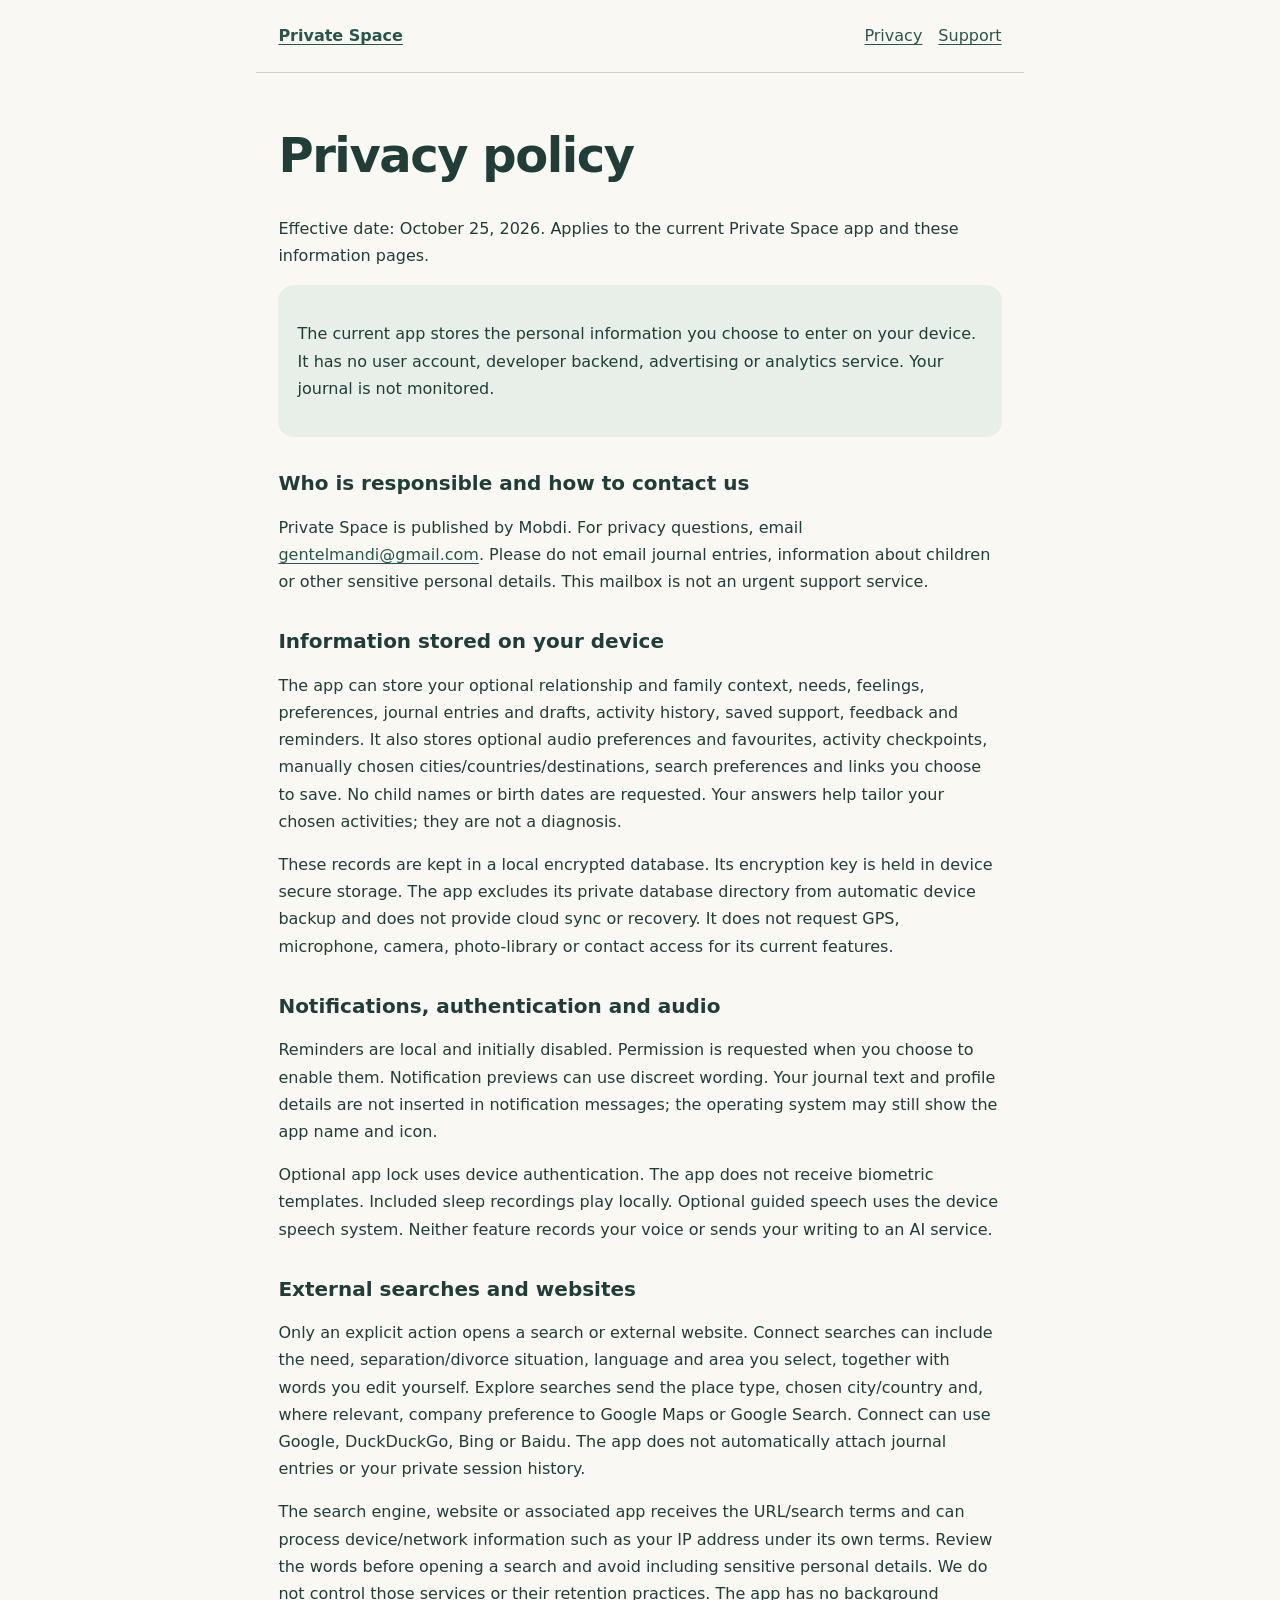
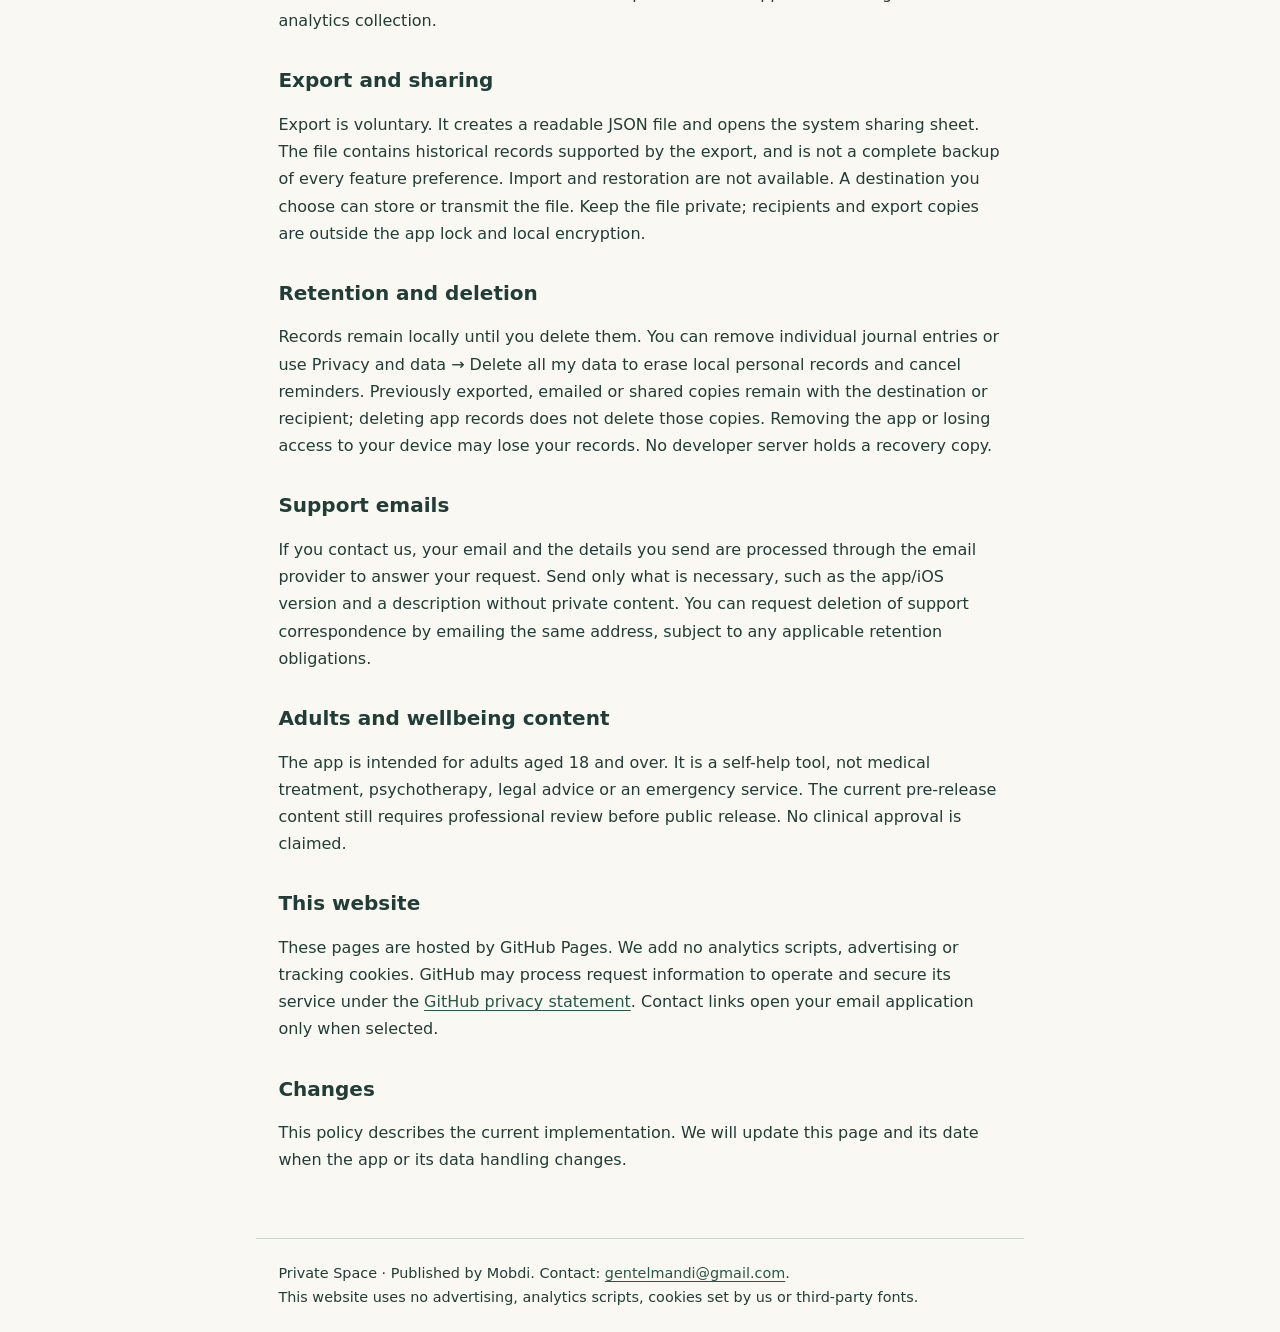
==== privacy/index.html @ 586c5fbc "Publish Private Space privacy policy and support pages" ====
<!doctype html>
<html lang="en"><head><meta charset="utf-8"><meta name="viewport" content="width=device-width, initial-scale=1"><meta name="color-scheme" content="light"><meta name="description" content="Privacy policy for Private Space, a private companion through separation."><title>Privacy policy · Private Space</title><link rel="stylesheet" href="../site.css"></head>
<body><a class="skip" href="#main">Skip to content</a><header><strong><a href="../">Private Space</a></strong><nav aria-label="Information"><a href="../privacy/">Privacy</a><a href="../support/">Support</a></nav></header><main id="main"><h1>Privacy policy</h1><p>Effective date: October 25, 2026. Applies to the current Private Space app and these information pages.</p><aside><p>The current app stores the personal information you choose to enter on your device. It has no user account, developer backend, advertising or analytics service. Your journal is not monitored.</p></aside>
<h2>Who is responsible and how to contact us</h2><p>Private Space is published by Mobdi. For privacy questions, email <a href="mailto:gentelmandi@gmail.com">gentelmandi@gmail.com</a>. Please do not email journal entries, information about children or other sensitive personal details. This mailbox is not an urgent support service.</p>
<h2>Information stored on your device</h2><p>The app can store your optional relationship and family context, needs, feelings, preferences, journal entries and drafts, activity history, saved support, feedback and reminders. It also stores optional audio preferences and favourites, activity checkpoints, manually chosen cities/countries/destinations, search preferences and links you choose to save. No child names or birth dates are requested. Your answers help tailor your chosen activities; they are not a diagnosis.</p><p>These records are kept in a local encrypted database. Its encryption key is held in device secure storage. The app excludes its private database directory from automatic device backup and does not provide cloud sync or recovery. It does not request GPS, microphone, camera, photo-library or contact access for its current features.</p>
<h2>Notifications, authentication and audio</h2><p>Reminders are local and initially disabled. Permission is requested when you choose to enable them. Notification previews can use discreet wording. Your journal text and profile details are not inserted in notification messages; the operating system may still show the app name and icon.</p><p>Optional app lock uses device authentication. The app does not receive biometric templates. Included sleep recordings play locally. Optional guided speech uses the device speech system. Neither feature records your voice or sends your writing to an AI service.</p>
<h2>External searches and websites</h2><p>Only an explicit action opens a search or external website. Connect searches can include the need, separation/divorce situation, language and area you select, together with words you edit yourself. Explore searches send the place type, chosen city/country and, where relevant, company preference to Google Maps or Google Search. Connect can use Google, DuckDuckGo, Bing or Baidu. The app does not automatically attach journal entries or your private session history.</p><p>The search engine, website or associated app receives the URL/search terms and can process device/network information such as your IP address under its own terms. Review the words before opening a search and avoid including sensitive personal details. We do not control those services or their retention practices. The app has no background analytics collection.</p>
<h2>Export and sharing</h2><p>Export is voluntary. It creates a readable JSON file and opens the system sharing sheet. The file contains historical records supported by the export, and is not a complete backup of every feature preference. Import and restoration are not available. A destination you choose can store or transmit the file. Keep the file private; recipients and export copies are outside the app lock and local encryption.</p>
<h2>Retention and deletion</h2><p>Records remain locally until you delete them. You can remove individual journal entries or use Privacy and data → Delete all my data to erase local personal records and cancel reminders. Previously exported, emailed or shared copies remain with the destination or recipient; deleting app records does not delete those copies. Removing the app or losing access to your device may lose your records. No developer server holds a recovery copy.</p>
<h2>Support emails</h2><p>If you contact us, your email and the details you send are processed through the email provider to answer your request. Send only what is necessary, such as the app/iOS version and a description without private content. You can request deletion of support correspondence by emailing the same address, subject to any applicable retention obligations.</p>
<h2>Adults and wellbeing content</h2><p>The app is intended for adults aged 18 and over. It is a self-help tool, not medical treatment, psychotherapy, legal advice or an emergency service. The current pre-release content still requires professional review before public release. No clinical approval is claimed.</p>
<h2>This website</h2><p>These pages are hosted by GitHub Pages. We add no analytics scripts, advertising or tracking cookies. GitHub may process request information to operate and secure its service under the <a href="https://docs.github.com/en/site-policy/privacy-policies/github-general-privacy-statement">GitHub privacy statement</a>. Contact links open your email application only when selected.</p>
<h2>Changes</h2><p>This policy describes the current implementation. We will update this page and its date when the app or its data handling changes.</p></main><footer>Private Space · Published by Mobdi. Contact: <a href="mailto:gentelmandi@gmail.com">gentelmandi@gmail.com</a>.<br>This website uses no advertising, analytics scripts, cookies set by us or third-party fonts.</footer></body></html>
---- site.css ----
*{box-sizing:border-box}body{margin:0;background:#faf8f3;color:#203d38;font:1rem/1.7 system-ui,sans-serif}header,main,footer{max-width:48rem;margin:auto;padding:1.4rem}header{display:flex;flex-wrap:wrap;gap:1rem;align-items:center;justify-content:space-between;border-bottom:1px solid #c7d6cc}nav{display:flex;flex-wrap:wrap;gap:1rem}main{padding-bottom:3rem}h1{font-size:clamp(2rem,6vw,3rem);line-height:1.15;letter-spacing:-.03em}h2{font-size:1.25rem;margin-top:2rem;line-height:1.4}a{color:#28564a;text-underline-offset:.2em;overflow-wrap:anywhere}a:focus-visible{outline:3px solid #28564a;outline-offset:4px}aside{padding:1.2rem;background:#e7efe8;border-radius:1rem}footer{border-top:1px solid #c7d6cc;font-size:.9rem}small{color:#50635f}.skip{position:absolute;left:-9999px}.skip:focus{left:1rem;top:1rem;background:white;padding:1rem}li{margin:.5rem 0}
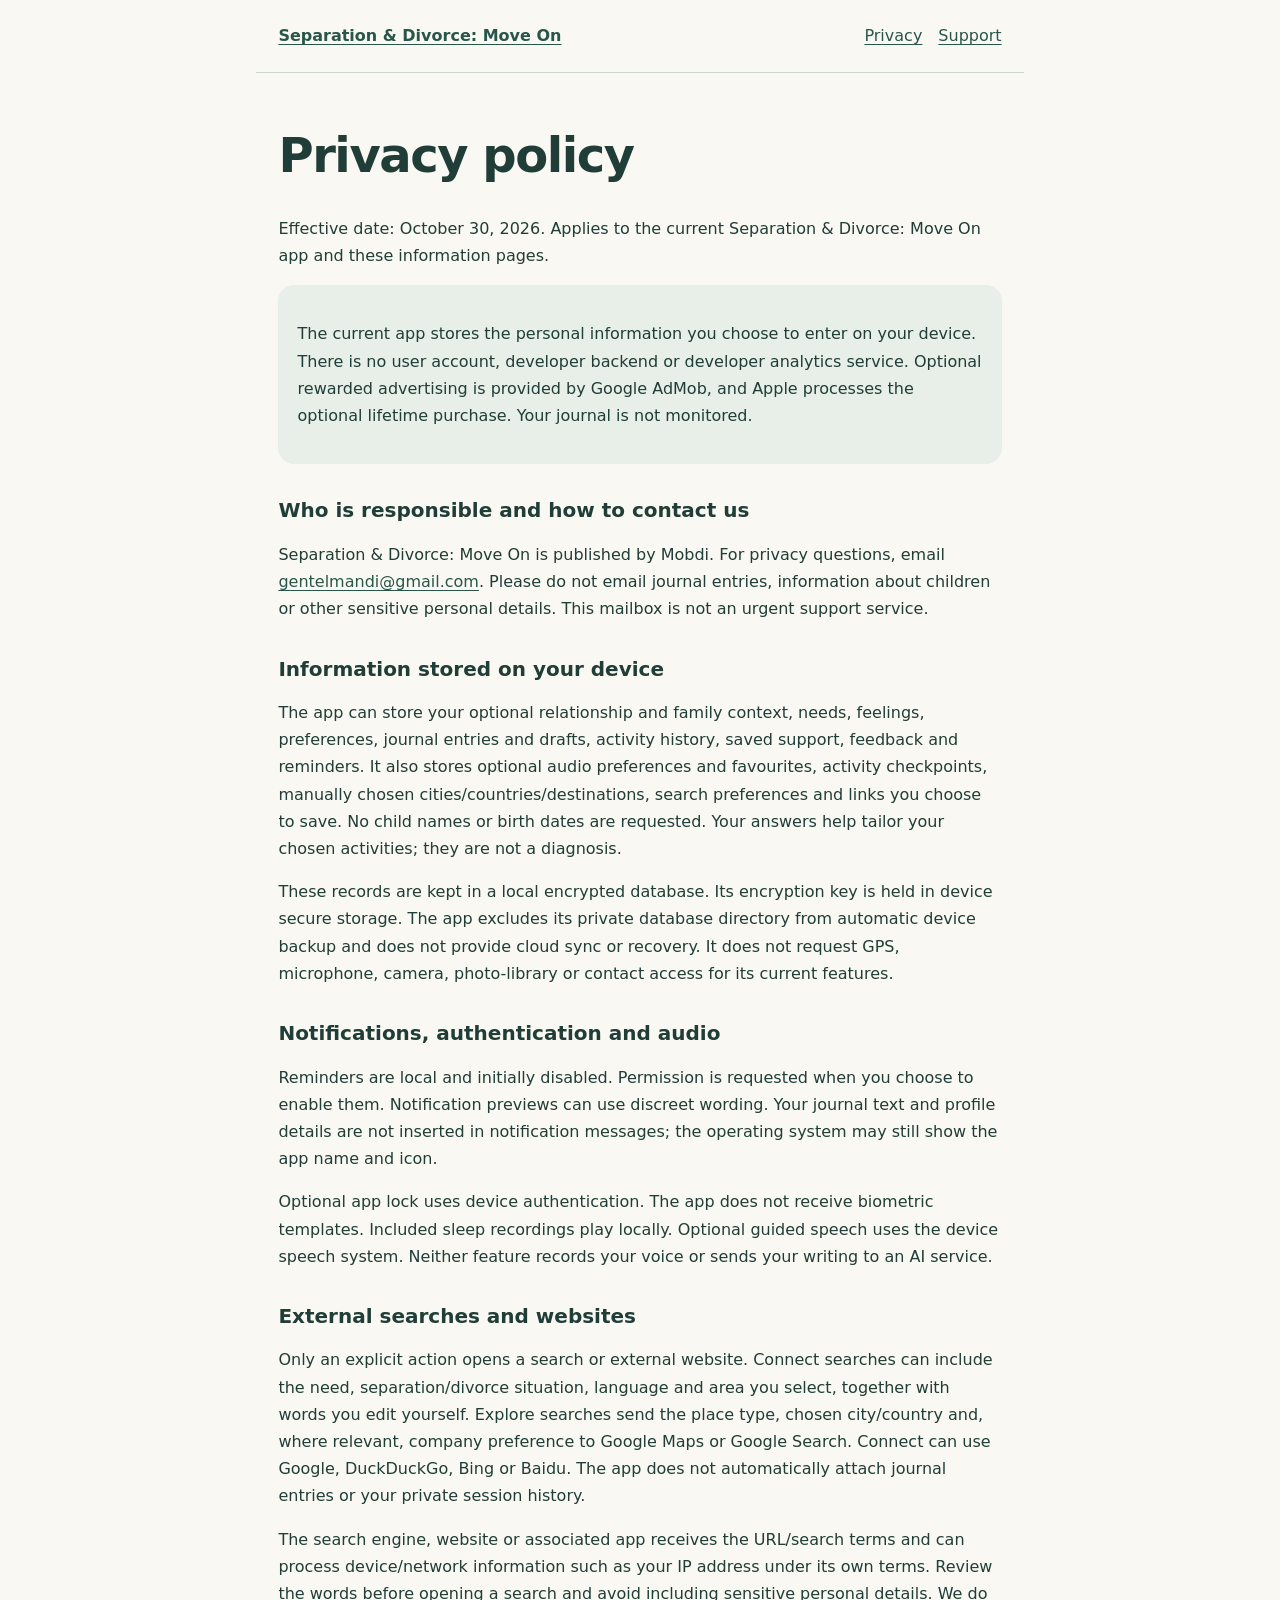
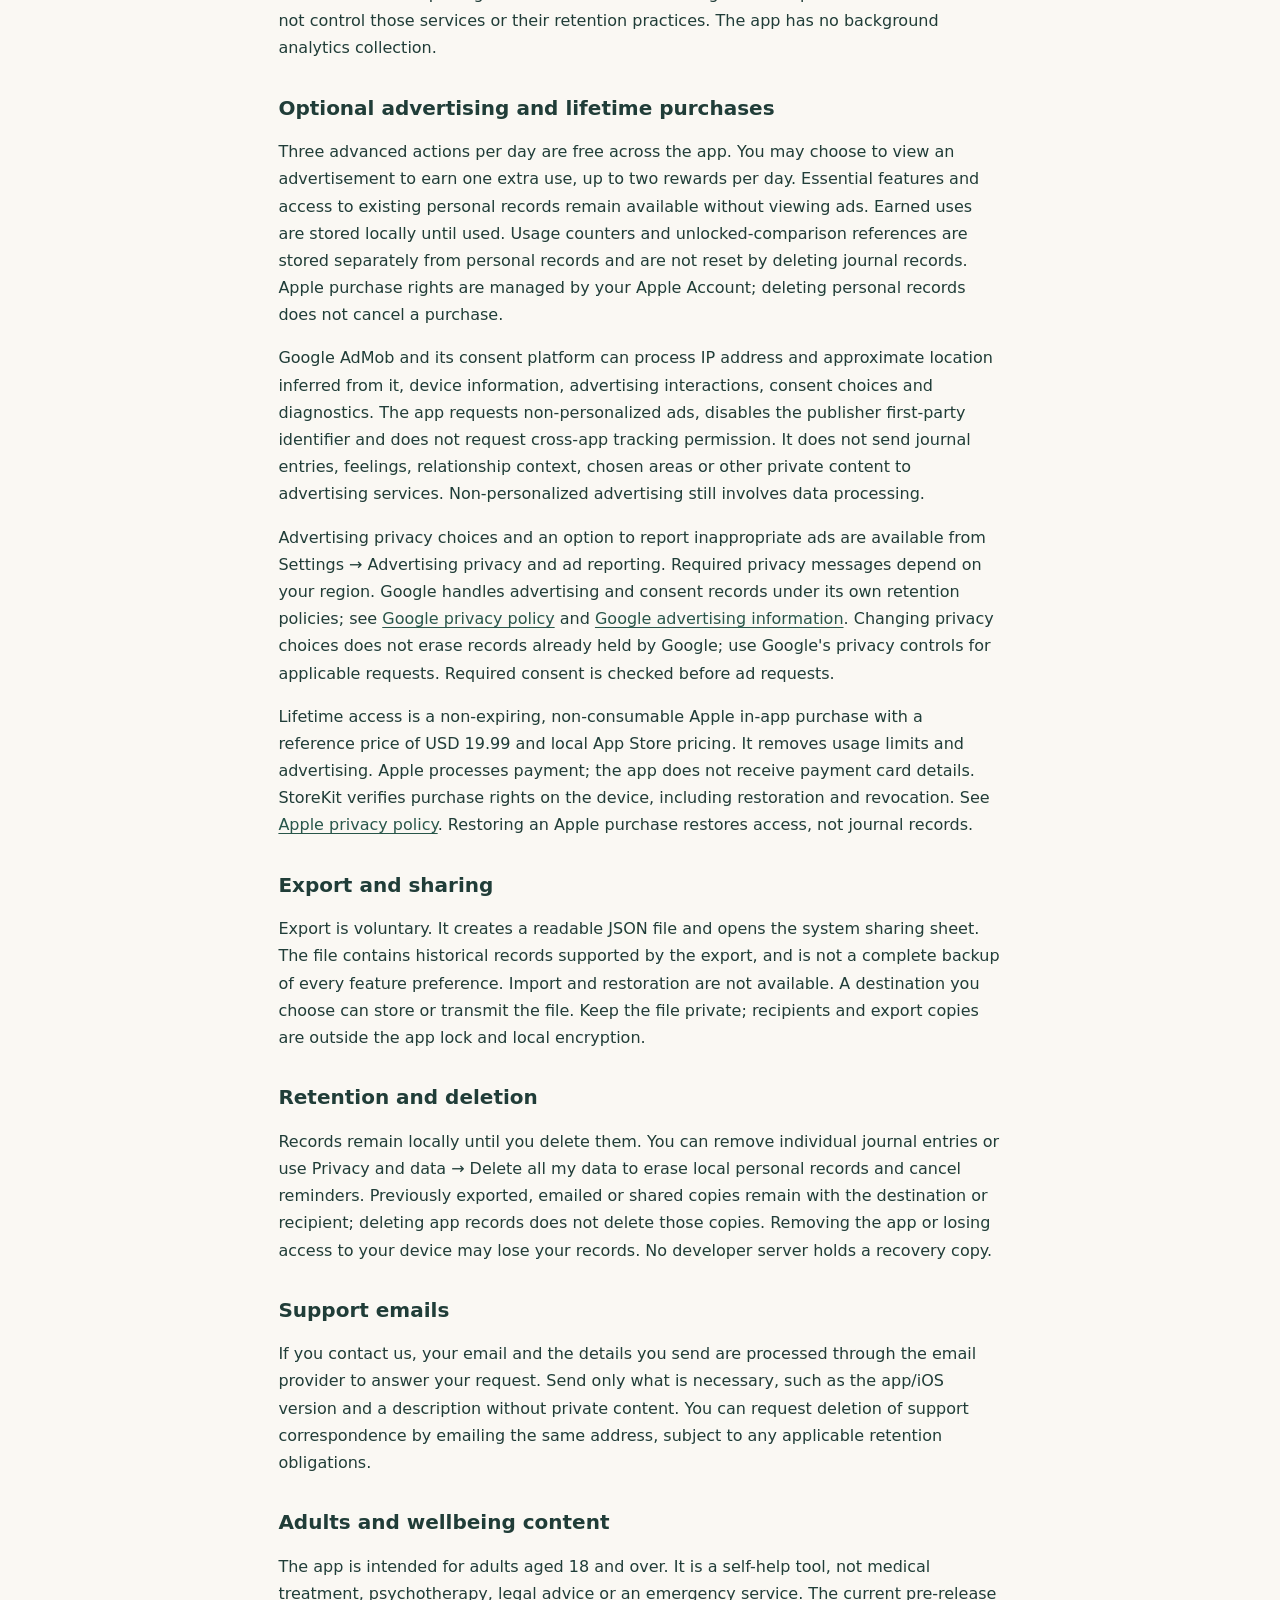
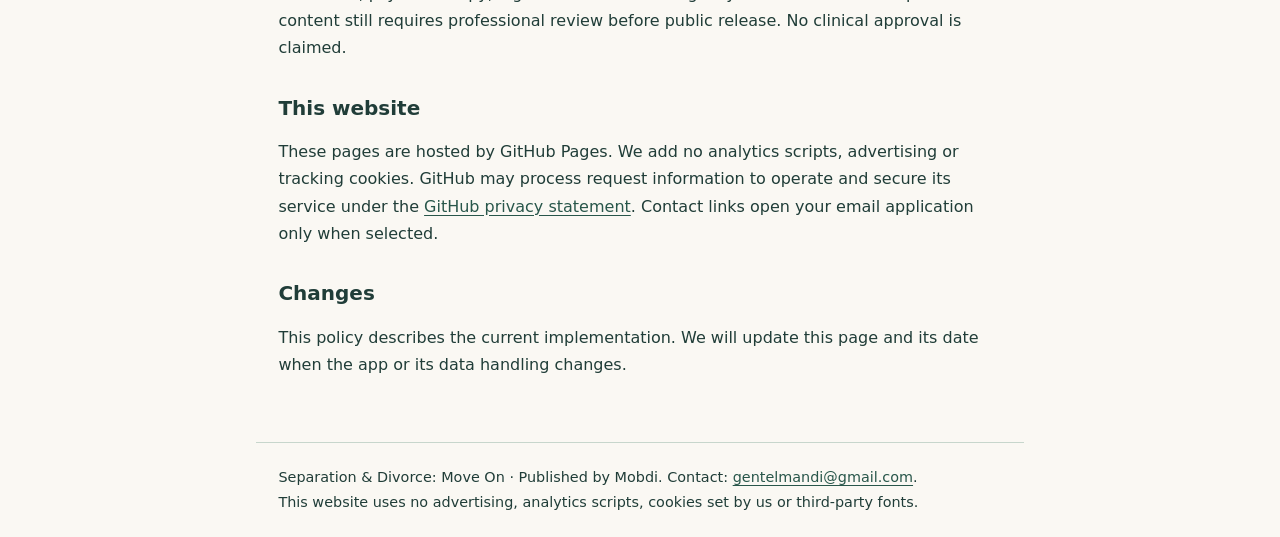
==== commit c0c6ee87: "Align app name and disclose rewarded ads and lifetime access" ====
--- a/privacy/index.html
+++ b/privacy/index.html
@@ -1,13 +1,13 @@
 <!doctype html>
-<html lang="en"><head><meta charset="utf-8"><meta name="viewport" content="width=device-width, initial-scale=1"><meta name="color-scheme" content="light"><meta name="description" content="Privacy policy for Private Space, a private companion through separation."><title>Privacy policy · Private Space</title><link rel="stylesheet" href="../site.css"></head>
-<body><a class="skip" href="#main">Skip to content</a><header><strong><a href="../">Private Space</a></strong><nav aria-label="Information"><a href="../privacy/">Privacy</a><a href="../support/">Support</a></nav></header><main id="main"><h1>Privacy policy</h1><p>Effective date: October 25, 2026. Applies to the current Private Space app and these information pages.</p><aside><p>The current app stores the personal information you choose to enter on your device. It has no user account, developer backend, advertising or analytics service. Your journal is not monitored.</p></aside>
-<h2>Who is responsible and how to contact us</h2><p>Private Space is published by Mobdi. For privacy questions, email <a href="mailto:gentelmandi@gmail.com">gentelmandi@gmail.com</a>. Please do not email journal entries, information about children or other sensitive personal details. This mailbox is not an urgent support service.</p>
+<html lang="en"><head><meta charset="utf-8"><meta name="viewport" content="width=device-width, initial-scale=1"><meta name="color-scheme" content="light"><meta name="description" content="Privacy policy for Separation &amp; Divorce: Move On, a private companion through separation."><title>Privacy policy · Separation &amp; Divorce: Move On</title><link rel="stylesheet" href="../site.css"></head>
+<body><a class="skip" href="#main">Skip to content</a><header><strong><a href="../">Separation &amp; Divorce: Move On</a></strong><nav aria-label="Information"><a href="../privacy/">Privacy</a><a href="../support/">Support</a></nav></header><main id="main"><h1>Privacy policy</h1><p>Effective date: October 30, 2026. Applies to the current Separation &amp; Divorce: Move On app and these information pages.</p><aside><p>The current app stores the personal information you choose to enter on your device. There is no user account, developer backend or developer analytics service. Optional rewarded advertising is provided by Google AdMob, and Apple processes the optional lifetime purchase. Your journal is not monitored.</p></aside>
+<h2>Who is responsible and how to contact us</h2><p>Separation &amp; Divorce: Move On is published by Mobdi. For privacy questions, email <a href="mailto:gentelmandi@gmail.com">gentelmandi@gmail.com</a>. Please do not email journal entries, information about children or other sensitive personal details. This mailbox is not an urgent support service.</p>
 <h2>Information stored on your device</h2><p>The app can store your optional relationship and family context, needs, feelings, preferences, journal entries and drafts, activity history, saved support, feedback and reminders. It also stores optional audio preferences and favourites, activity checkpoints, manually chosen cities/countries/destinations, search preferences and links you choose to save. No child names or birth dates are requested. Your answers help tailor your chosen activities; they are not a diagnosis.</p><p>These records are kept in a local encrypted database. Its encryption key is held in device secure storage. The app excludes its private database directory from automatic device backup and does not provide cloud sync or recovery. It does not request GPS, microphone, camera, photo-library or contact access for its current features.</p>
 <h2>Notifications, authentication and audio</h2><p>Reminders are local and initially disabled. Permission is requested when you choose to enable them. Notification previews can use discreet wording. Your journal text and profile details are not inserted in notification messages; the operating system may still show the app name and icon.</p><p>Optional app lock uses device authentication. The app does not receive biometric templates. Included sleep recordings play locally. Optional guided speech uses the device speech system. Neither feature records your voice or sends your writing to an AI service.</p>
 <h2>External searches and websites</h2><p>Only an explicit action opens a search or external website. Connect searches can include the need, separation/divorce situation, language and area you select, together with words you edit yourself. Explore searches send the place type, chosen city/country and, where relevant, company preference to Google Maps or Google Search. Connect can use Google, DuckDuckGo, Bing or Baidu. The app does not automatically attach journal entries or your private session history.</p><p>The search engine, website or associated app receives the URL/search terms and can process device/network information such as your IP address under its own terms. Review the words before opening a search and avoid including sensitive personal details. We do not control those services or their retention practices. The app has no background analytics collection.</p>
-<h2>Export and sharing</h2><p>Export is voluntary. It creates a readable JSON file and opens the system sharing sheet. The file contains historical records supported by the export, and is not a complete backup of every feature preference. Import and restoration are not available. A destination you choose can store or transmit the file. Keep the file private; recipients and export copies are outside the app lock and local encryption.</p>
+<h2>Optional advertising and lifetime purchases</h2><p>Three advanced actions per day are free across the app. You may choose to view an advertisement to earn one extra use, up to two rewards per day. Essential features and access to existing personal records remain available without viewing ads. Earned uses are stored locally until used. Usage counters and unlocked-comparison references are stored separately from personal records and are not reset by deleting journal records. Apple purchase rights are managed by your Apple Account; deleting personal records does not cancel a purchase.</p><p>Google AdMob and its consent platform can process IP address and approximate location inferred from it, device information, advertising interactions, consent choices and diagnostics. The app requests non-personalized ads, disables the publisher first-party identifier and does not request cross-app tracking permission. It does not send journal entries, feelings, relationship context, chosen areas or other private content to advertising services. Non-personalized advertising still involves data processing.</p><p>Advertising privacy choices and an option to report inappropriate ads are available from Settings → Advertising privacy and ad reporting. Required privacy messages depend on your region. Google handles advertising and consent records under its own retention policies; see <a href="https://policies.google.com/privacy">Google privacy policy</a> and <a href="https://policies.google.com/technologies/ads">Google advertising information</a>. Changing privacy choices does not erase records already held by Google; use Google's privacy controls for applicable requests. Required consent is checked before ad requests.</p><p>Lifetime access is a non-expiring, non-consumable Apple in-app purchase with a reference price of USD 19.99 and local App Store pricing. It removes usage limits and advertising. Apple processes payment; the app does not receive payment card details. StoreKit verifies purchase rights on the device, including restoration and revocation. See <a href="https://www.apple.com/legal/privacy/">Apple privacy policy</a>. Restoring an Apple purchase restores access, not journal records.</p><h2>Export and sharing</h2><p>Export is voluntary. It creates a readable JSON file and opens the system sharing sheet. The file contains historical records supported by the export, and is not a complete backup of every feature preference. Import and restoration are not available. A destination you choose can store or transmit the file. Keep the file private; recipients and export copies are outside the app lock and local encryption.</p>
 <h2>Retention and deletion</h2><p>Records remain locally until you delete them. You can remove individual journal entries or use Privacy and data → Delete all my data to erase local personal records and cancel reminders. Previously exported, emailed or shared copies remain with the destination or recipient; deleting app records does not delete those copies. Removing the app or losing access to your device may lose your records. No developer server holds a recovery copy.</p>
 <h2>Support emails</h2><p>If you contact us, your email and the details you send are processed through the email provider to answer your request. Send only what is necessary, such as the app/iOS version and a description without private content. You can request deletion of support correspondence by emailing the same address, subject to any applicable retention obligations.</p>
 <h2>Adults and wellbeing content</h2><p>The app is intended for adults aged 18 and over. It is a self-help tool, not medical treatment, psychotherapy, legal advice or an emergency service. The current pre-release content still requires professional review before public release. No clinical approval is claimed.</p>
 <h2>This website</h2><p>These pages are hosted by GitHub Pages. We add no analytics scripts, advertising or tracking cookies. GitHub may process request information to operate and secure its service under the <a href="https://docs.github.com/en/site-policy/privacy-policies/github-general-privacy-statement">GitHub privacy statement</a>. Contact links open your email application only when selected.</p>
-<h2>Changes</h2><p>This policy describes the current implementation. We will update this page and its date when the app or its data handling changes.</p></main><footer>Private Space · Published by Mobdi. Contact: <a href="mailto:gentelmandi@gmail.com">gentelmandi@gmail.com</a>.<br>This website uses no advertising, analytics scripts, cookies set by us or third-party fonts.</footer></body></html>+<h2>Changes</h2><p>This policy describes the current implementation. We will update this page and its date when the app or its data handling changes.</p></main><footer>Separation &amp; Divorce: Move On · Published by Mobdi. Contact: <a href="mailto:gentelmandi@gmail.com">gentelmandi@gmail.com</a>.<br>This website uses no advertising, analytics scripts, cookies set by us or third-party fonts.</footer></body></html>
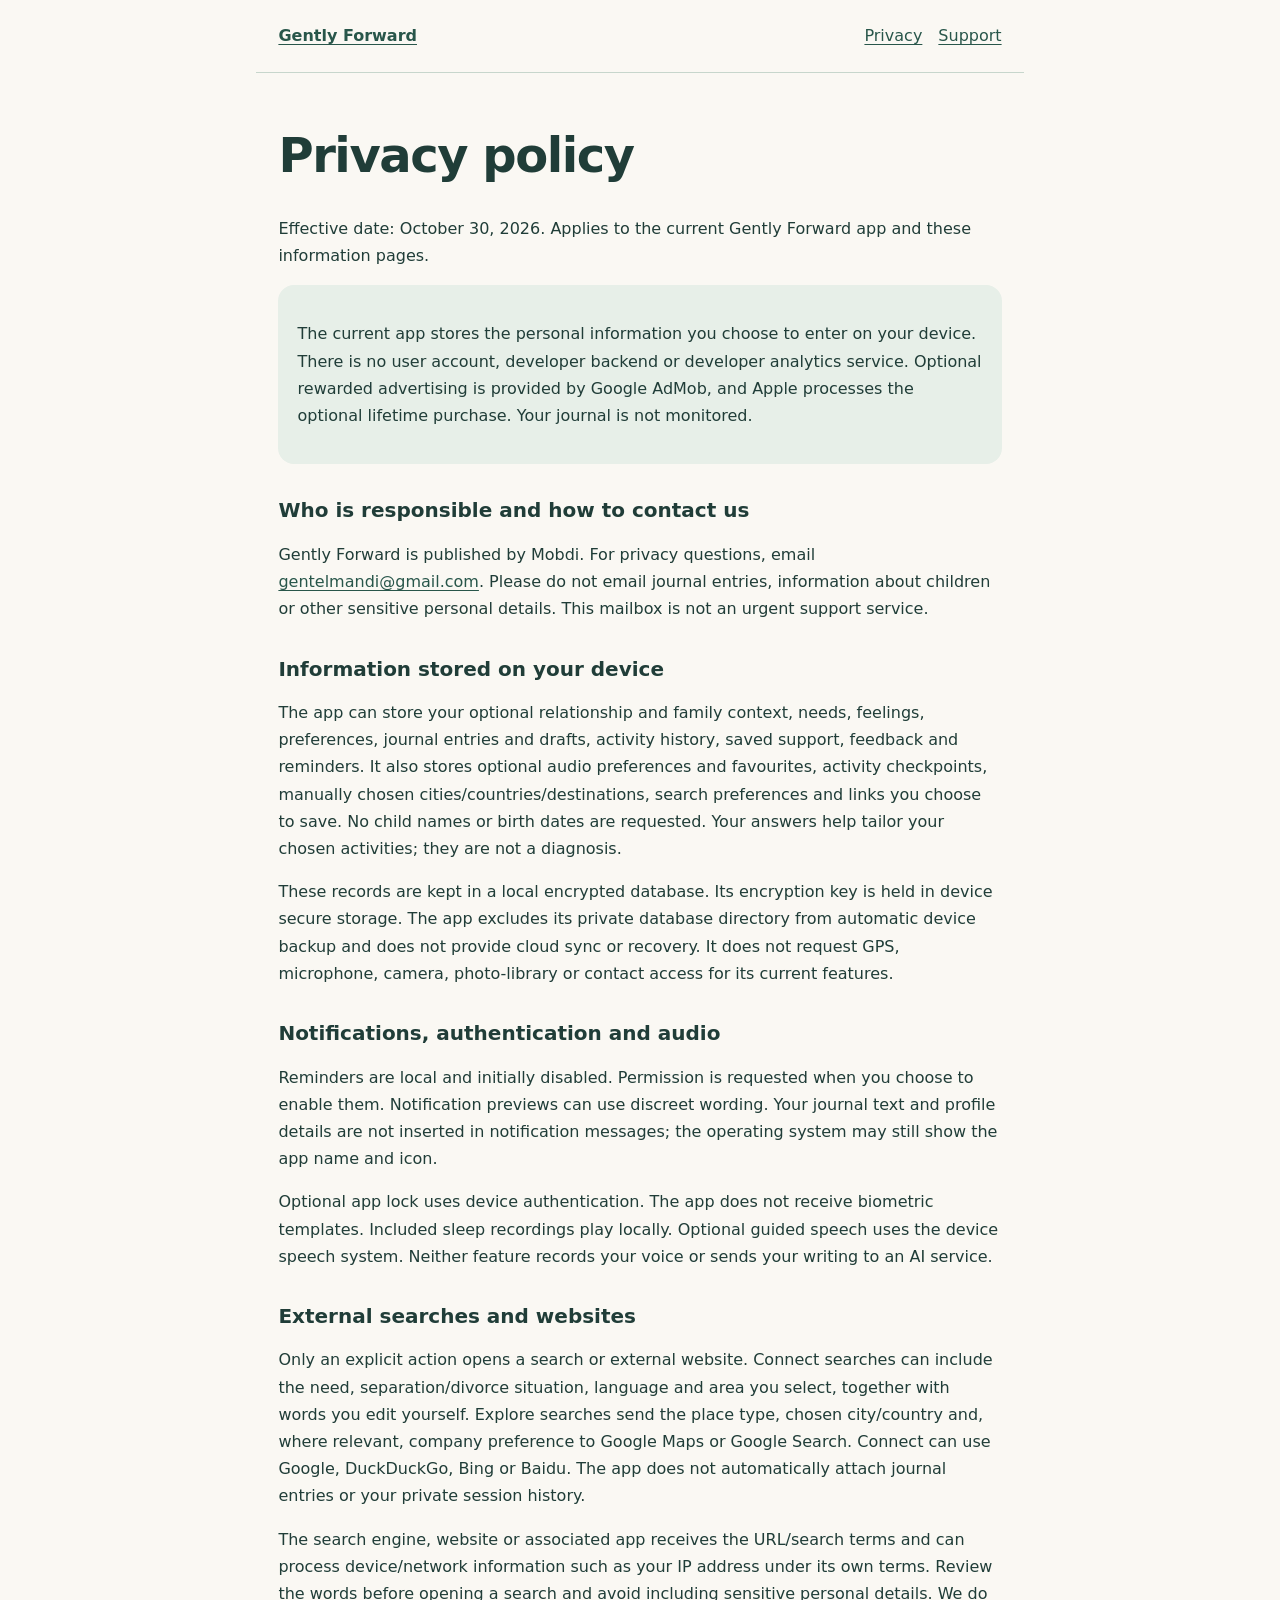
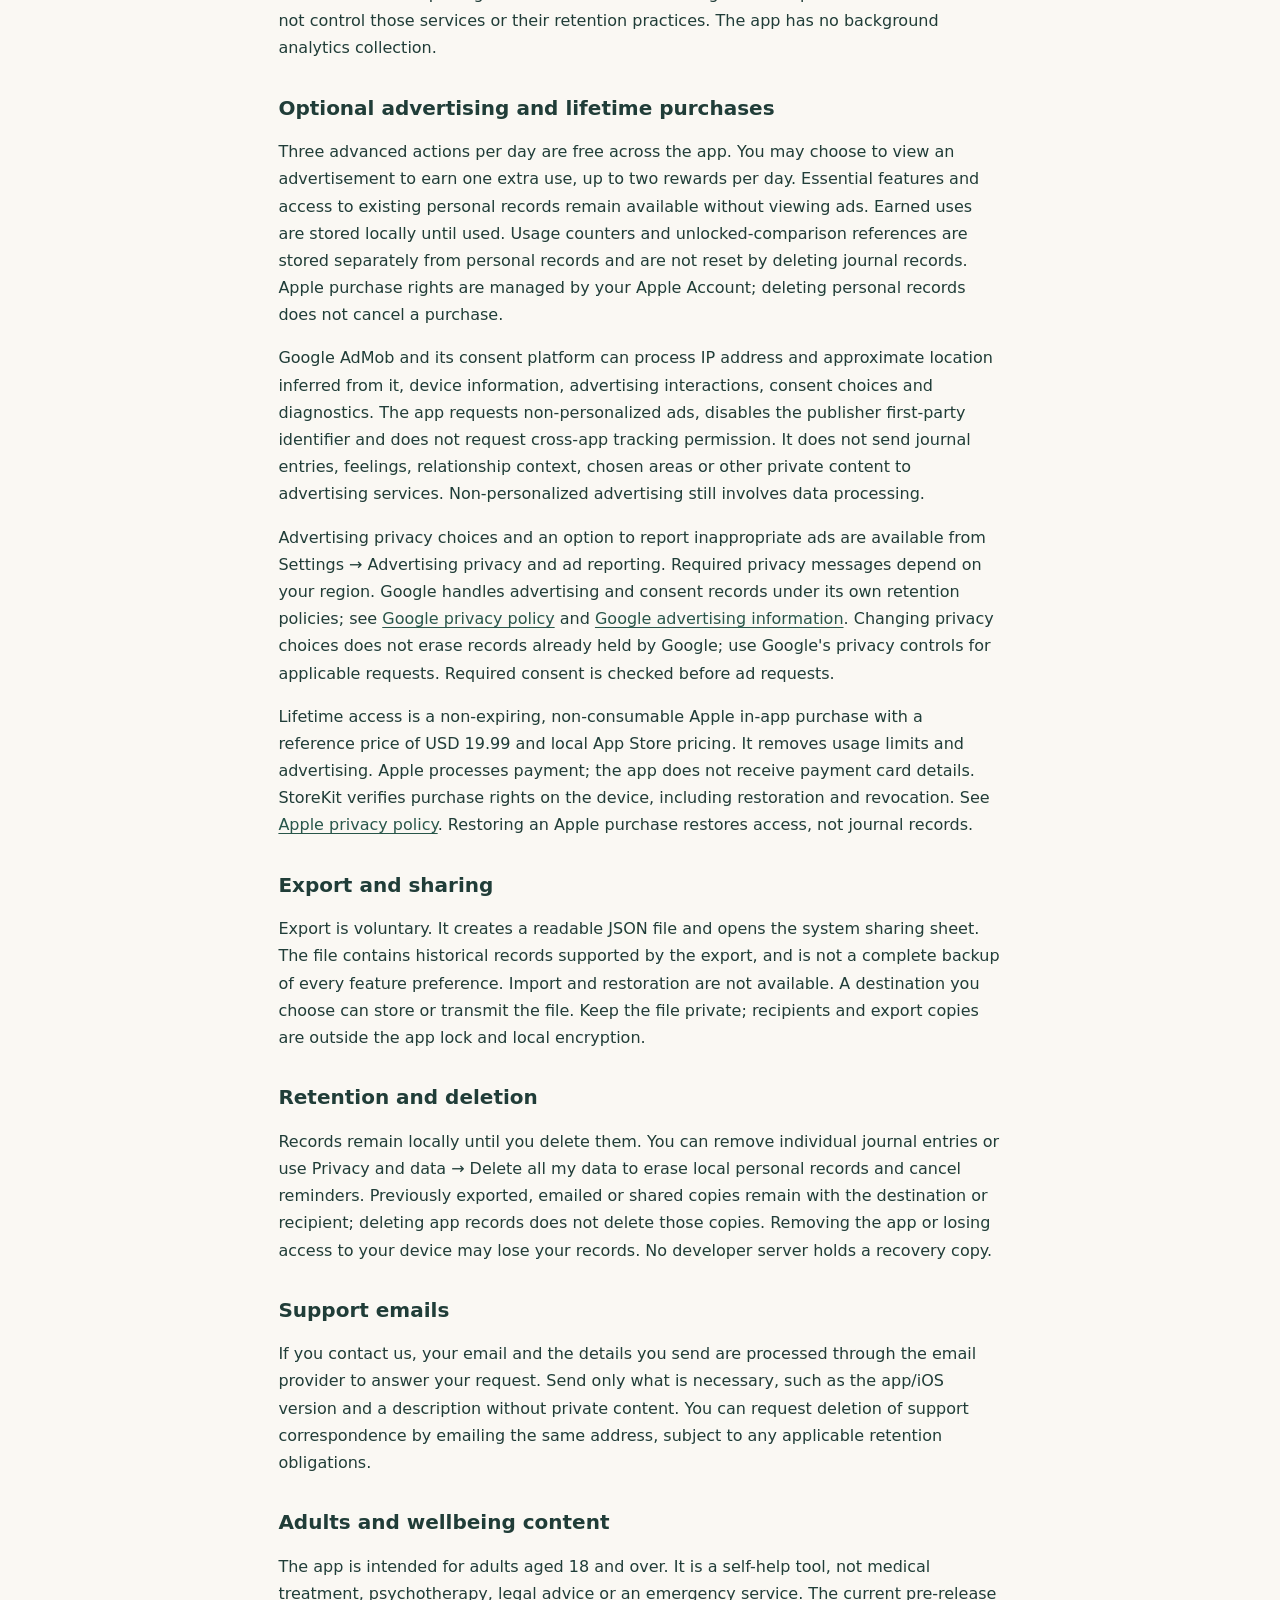
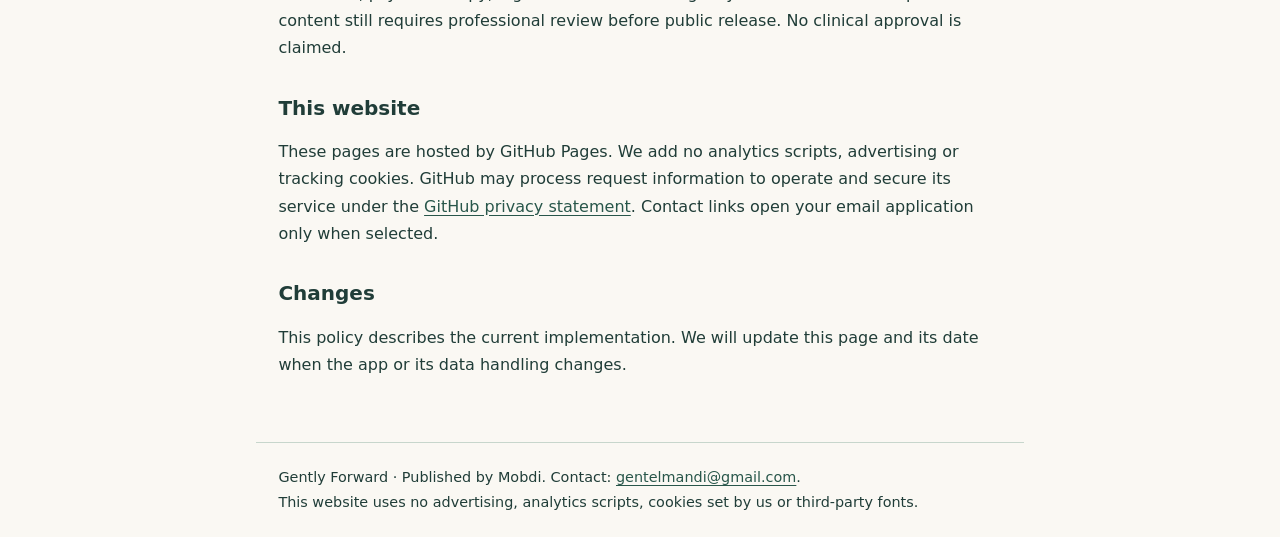
==== commit 4fd1c1e3: "Rename public support pages to Gently Forward" ====
--- a/privacy/index.html
+++ b/privacy/index.html
@@ -1,7 +1,7 @@
 <!doctype html>
-<html lang="en"><head><meta charset="utf-8"><meta name="viewport" content="width=device-width, initial-scale=1"><meta name="color-scheme" content="light"><meta name="description" content="Privacy policy for Separation &amp; Divorce: Move On, a private companion through separation."><title>Privacy policy · Separation &amp; Divorce: Move On</title><link rel="stylesheet" href="../site.css"></head>
-<body><a class="skip" href="#main">Skip to content</a><header><strong><a href="../">Separation &amp; Divorce: Move On</a></strong><nav aria-label="Information"><a href="../privacy/">Privacy</a><a href="../support/">Support</a></nav></header><main id="main"><h1>Privacy policy</h1><p>Effective date: October 30, 2026. Applies to the current Separation &amp; Divorce: Move On app and these information pages.</p><aside><p>The current app stores the personal information you choose to enter on your device. There is no user account, developer backend or developer analytics service. Optional rewarded advertising is provided by Google AdMob, and Apple processes the optional lifetime purchase. Your journal is not monitored.</p></aside>
-<h2>Who is responsible and how to contact us</h2><p>Separation &amp; Divorce: Move On is published by Mobdi. For privacy questions, email <a href="mailto:gentelmandi@gmail.com">gentelmandi@gmail.com</a>. Please do not email journal entries, information about children or other sensitive personal details. This mailbox is not an urgent support service.</p>
+<html lang="en"><head><meta charset="utf-8"><meta name="viewport" content="width=device-width, initial-scale=1"><meta name="color-scheme" content="light"><meta name="description" content="Privacy policy for Gently Forward, a private companion through separation."><title>Privacy policy · Gently Forward</title><link rel="stylesheet" href="../site.css"></head>
+<body><a class="skip" href="#main">Skip to content</a><header><strong><a href="../">Gently Forward</a></strong><nav aria-label="Information"><a href="../privacy/">Privacy</a><a href="../support/">Support</a></nav></header><main id="main"><h1>Privacy policy</h1><p>Effective date: October 30, 2026. Applies to the current Gently Forward app and these information pages.</p><aside><p>The current app stores the personal information you choose to enter on your device. There is no user account, developer backend or developer analytics service. Optional rewarded advertising is provided by Google AdMob, and Apple processes the optional lifetime purchase. Your journal is not monitored.</p></aside>
+<h2>Who is responsible and how to contact us</h2><p>Gently Forward is published by Mobdi. For privacy questions, email <a href="mailto:gentelmandi@gmail.com">gentelmandi@gmail.com</a>. Please do not email journal entries, information about children or other sensitive personal details. This mailbox is not an urgent support service.</p>
 <h2>Information stored on your device</h2><p>The app can store your optional relationship and family context, needs, feelings, preferences, journal entries and drafts, activity history, saved support, feedback and reminders. It also stores optional audio preferences and favourites, activity checkpoints, manually chosen cities/countries/destinations, search preferences and links you choose to save. No child names or birth dates are requested. Your answers help tailor your chosen activities; they are not a diagnosis.</p><p>These records are kept in a local encrypted database. Its encryption key is held in device secure storage. The app excludes its private database directory from automatic device backup and does not provide cloud sync or recovery. It does not request GPS, microphone, camera, photo-library or contact access for its current features.</p>
 <h2>Notifications, authentication and audio</h2><p>Reminders are local and initially disabled. Permission is requested when you choose to enable them. Notification previews can use discreet wording. Your journal text and profile details are not inserted in notification messages; the operating system may still show the app name and icon.</p><p>Optional app lock uses device authentication. The app does not receive biometric templates. Included sleep recordings play locally. Optional guided speech uses the device speech system. Neither feature records your voice or sends your writing to an AI service.</p>
 <h2>External searches and websites</h2><p>Only an explicit action opens a search or external website. Connect searches can include the need, separation/divorce situation, language and area you select, together with words you edit yourself. Explore searches send the place type, chosen city/country and, where relevant, company preference to Google Maps or Google Search. Connect can use Google, DuckDuckGo, Bing or Baidu. The app does not automatically attach journal entries or your private session history.</p><p>The search engine, website or associated app receives the URL/search terms and can process device/network information such as your IP address under its own terms. Review the words before opening a search and avoid including sensitive personal details. We do not control those services or their retention practices. The app has no background analytics collection.</p>
@@ -10,4 +10,4 @@
 <h2>Support emails</h2><p>If you contact us, your email and the details you send are processed through the email provider to answer your request. Send only what is necessary, such as the app/iOS version and a description without private content. You can request deletion of support correspondence by emailing the same address, subject to any applicable retention obligations.</p>
 <h2>Adults and wellbeing content</h2><p>The app is intended for adults aged 18 and over. It is a self-help tool, not medical treatment, psychotherapy, legal advice or an emergency service. The current pre-release content still requires professional review before public release. No clinical approval is claimed.</p>
 <h2>This website</h2><p>These pages are hosted by GitHub Pages. We add no analytics scripts, advertising or tracking cookies. GitHub may process request information to operate and secure its service under the <a href="https://docs.github.com/en/site-policy/privacy-policies/github-general-privacy-statement">GitHub privacy statement</a>. Contact links open your email application only when selected.</p>
-<h2>Changes</h2><p>This policy describes the current implementation. We will update this page and its date when the app or its data handling changes.</p></main><footer>Separation &amp; Divorce: Move On · Published by Mobdi. Contact: <a href="mailto:gentelmandi@gmail.com">gentelmandi@gmail.com</a>.<br>This website uses no advertising, analytics scripts, cookies set by us or third-party fonts.</footer></body></html>+<h2>Changes</h2><p>This policy describes the current implementation. We will update this page and its date when the app or its data handling changes.</p></main><footer>Gently Forward · Published by Mobdi. Contact: <a href="mailto:gentelmandi@gmail.com">gentelmandi@gmail.com</a>.<br>This website uses no advertising, analytics scripts, cookies set by us or third-party fonts.</footer></body></html>
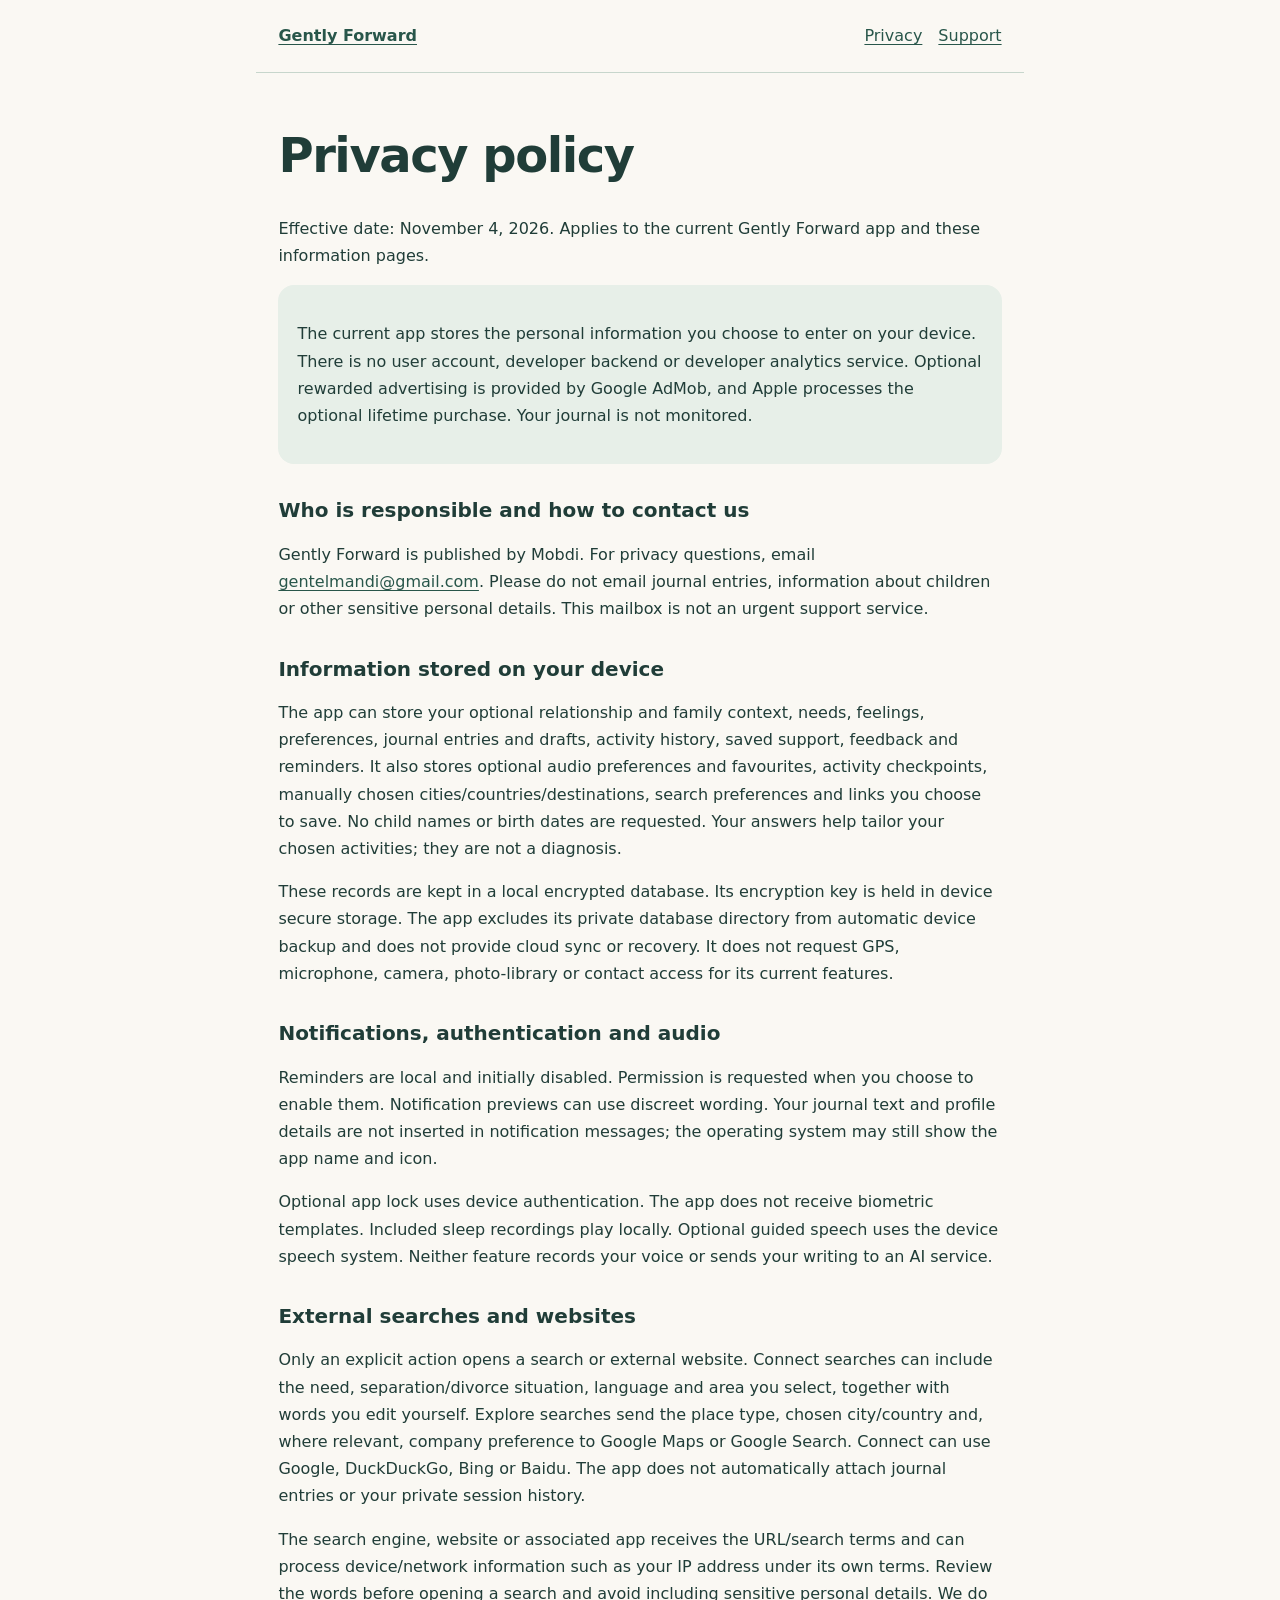
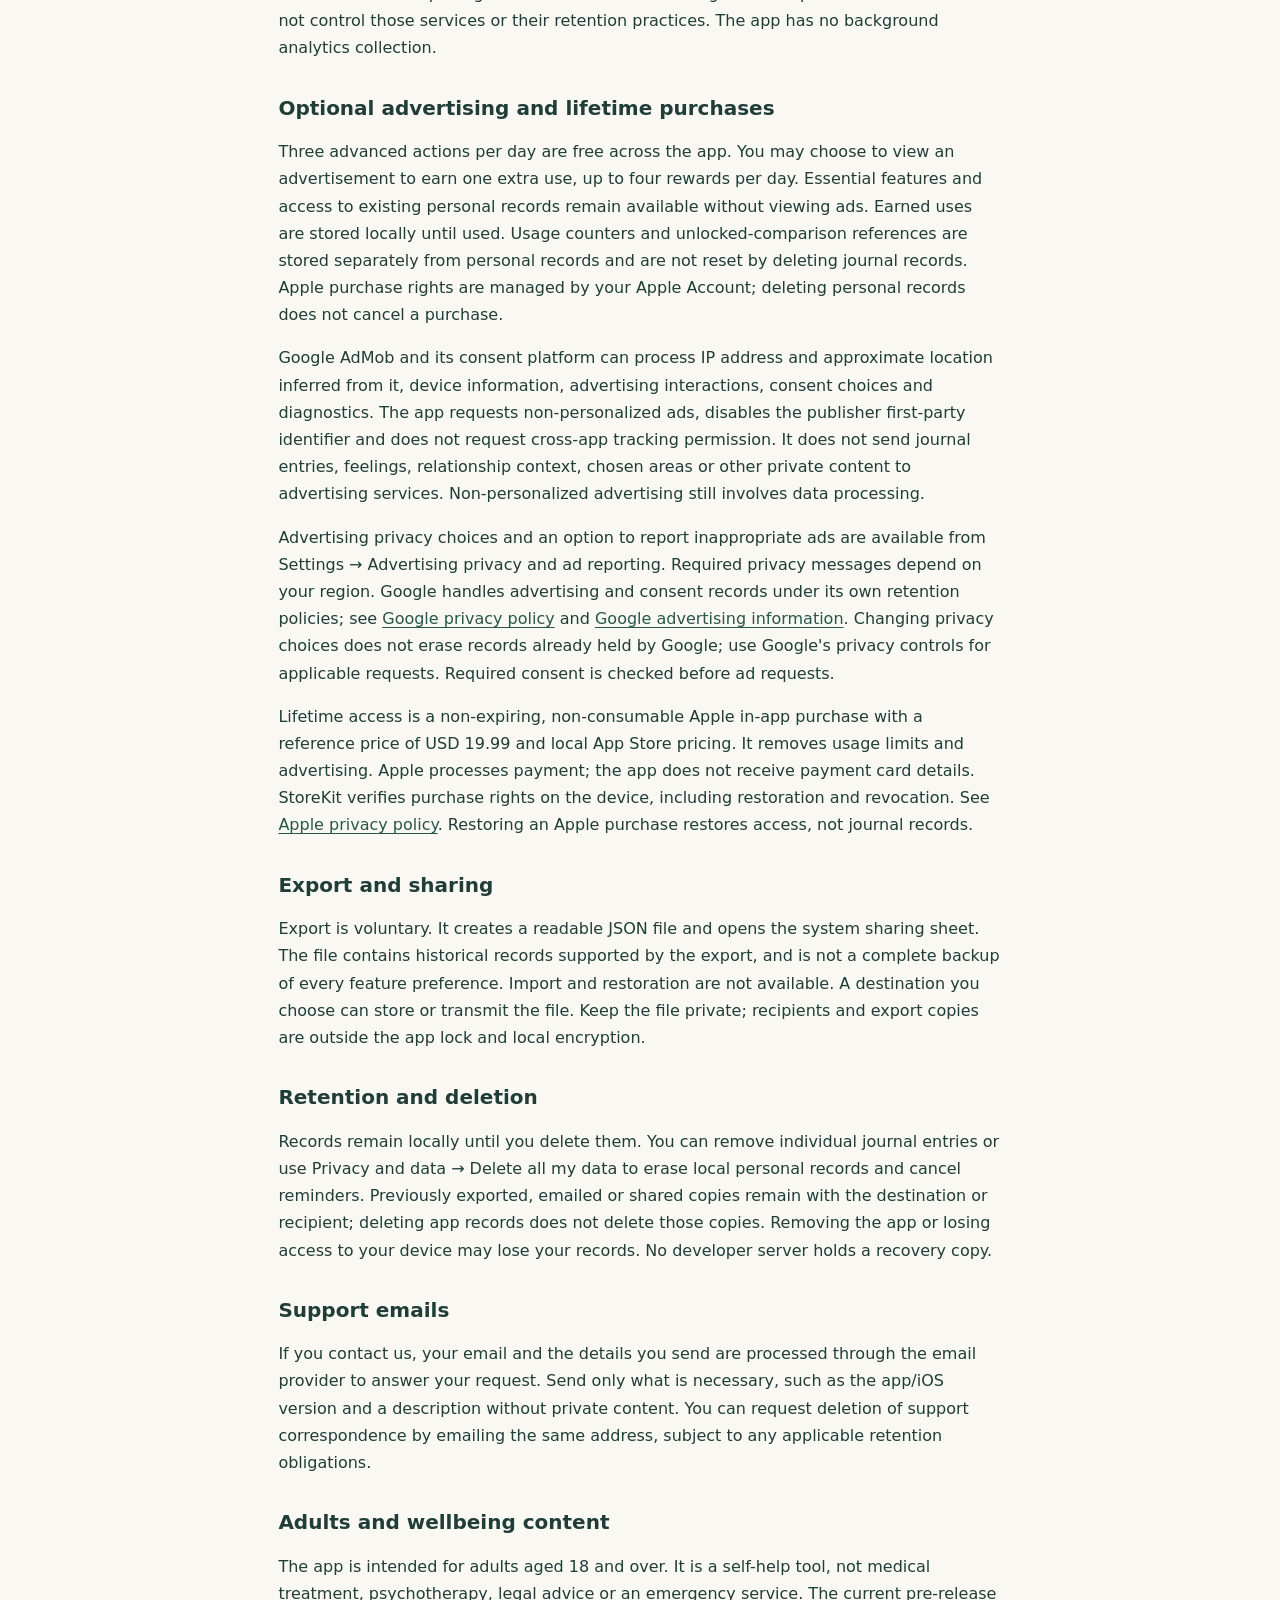
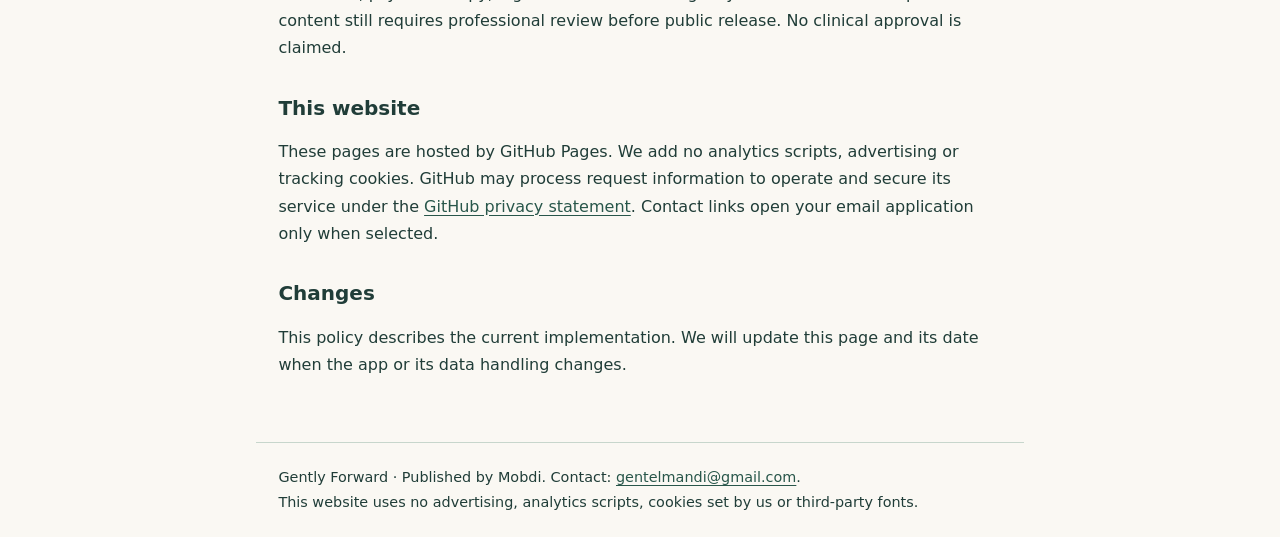
==== commit d8f41e44: "Align daily rewarded uses with the official limit of four" ====
--- a/privacy/index.html
+++ b/privacy/index.html
@@ -1,11 +1,11 @@
 <!doctype html>
 <html lang="en"><head><meta charset="utf-8"><meta name="viewport" content="width=device-width, initial-scale=1"><meta name="color-scheme" content="light"><meta name="description" content="Privacy policy for Gently Forward, a private companion through separation."><title>Privacy policy · Gently Forward</title><link rel="stylesheet" href="../site.css"></head>
-<body><a class="skip" href="#main">Skip to content</a><header><strong><a href="../">Gently Forward</a></strong><nav aria-label="Information"><a href="../privacy/">Privacy</a><a href="../support/">Support</a></nav></header><main id="main"><h1>Privacy policy</h1><p>Effective date: October 30, 2026. Applies to the current Gently Forward app and these information pages.</p><aside><p>The current app stores the personal information you choose to enter on your device. There is no user account, developer backend or developer analytics service. Optional rewarded advertising is provided by Google AdMob, and Apple processes the optional lifetime purchase. Your journal is not monitored.</p></aside>
+<body><a class="skip" href="#main">Skip to content</a><header><strong><a href="../">Gently Forward</a></strong><nav aria-label="Information"><a href="../privacy/">Privacy</a><a href="../support/">Support</a></nav></header><main id="main"><h1>Privacy policy</h1><p>Effective date: November 4, 2026. Applies to the current Gently Forward app and these information pages.</p><aside><p>The current app stores the personal information you choose to enter on your device. There is no user account, developer backend or developer analytics service. Optional rewarded advertising is provided by Google AdMob, and Apple processes the optional lifetime purchase. Your journal is not monitored.</p></aside>
 <h2>Who is responsible and how to contact us</h2><p>Gently Forward is published by Mobdi. For privacy questions, email <a href="mailto:gentelmandi@gmail.com">gentelmandi@gmail.com</a>. Please do not email journal entries, information about children or other sensitive personal details. This mailbox is not an urgent support service.</p>
 <h2>Information stored on your device</h2><p>The app can store your optional relationship and family context, needs, feelings, preferences, journal entries and drafts, activity history, saved support, feedback and reminders. It also stores optional audio preferences and favourites, activity checkpoints, manually chosen cities/countries/destinations, search preferences and links you choose to save. No child names or birth dates are requested. Your answers help tailor your chosen activities; they are not a diagnosis.</p><p>These records are kept in a local encrypted database. Its encryption key is held in device secure storage. The app excludes its private database directory from automatic device backup and does not provide cloud sync or recovery. It does not request GPS, microphone, camera, photo-library or contact access for its current features.</p>
 <h2>Notifications, authentication and audio</h2><p>Reminders are local and initially disabled. Permission is requested when you choose to enable them. Notification previews can use discreet wording. Your journal text and profile details are not inserted in notification messages; the operating system may still show the app name and icon.</p><p>Optional app lock uses device authentication. The app does not receive biometric templates. Included sleep recordings play locally. Optional guided speech uses the device speech system. Neither feature records your voice or sends your writing to an AI service.</p>
 <h2>External searches and websites</h2><p>Only an explicit action opens a search or external website. Connect searches can include the need, separation/divorce situation, language and area you select, together with words you edit yourself. Explore searches send the place type, chosen city/country and, where relevant, company preference to Google Maps or Google Search. Connect can use Google, DuckDuckGo, Bing or Baidu. The app does not automatically attach journal entries or your private session history.</p><p>The search engine, website or associated app receives the URL/search terms and can process device/network information such as your IP address under its own terms. Review the words before opening a search and avoid including sensitive personal details. We do not control those services or their retention practices. The app has no background analytics collection.</p>
-<h2>Optional advertising and lifetime purchases</h2><p>Three advanced actions per day are free across the app. You may choose to view an advertisement to earn one extra use, up to two rewards per day. Essential features and access to existing personal records remain available without viewing ads. Earned uses are stored locally until used. Usage counters and unlocked-comparison references are stored separately from personal records and are not reset by deleting journal records. Apple purchase rights are managed by your Apple Account; deleting personal records does not cancel a purchase.</p><p>Google AdMob and its consent platform can process IP address and approximate location inferred from it, device information, advertising interactions, consent choices and diagnostics. The app requests non-personalized ads, disables the publisher first-party identifier and does not request cross-app tracking permission. It does not send journal entries, feelings, relationship context, chosen areas or other private content to advertising services. Non-personalized advertising still involves data processing.</p><p>Advertising privacy choices and an option to report inappropriate ads are available from Settings → Advertising privacy and ad reporting. Required privacy messages depend on your region. Google handles advertising and consent records under its own retention policies; see <a href="https://policies.google.com/privacy">Google privacy policy</a> and <a href="https://policies.google.com/technologies/ads">Google advertising information</a>. Changing privacy choices does not erase records already held by Google; use Google's privacy controls for applicable requests. Required consent is checked before ad requests.</p><p>Lifetime access is a non-expiring, non-consumable Apple in-app purchase with a reference price of USD 19.99 and local App Store pricing. It removes usage limits and advertising. Apple processes payment; the app does not receive payment card details. StoreKit verifies purchase rights on the device, including restoration and revocation. See <a href="https://www.apple.com/legal/privacy/">Apple privacy policy</a>. Restoring an Apple purchase restores access, not journal records.</p><h2>Export and sharing</h2><p>Export is voluntary. It creates a readable JSON file and opens the system sharing sheet. The file contains historical records supported by the export, and is not a complete backup of every feature preference. Import and restoration are not available. A destination you choose can store or transmit the file. Keep the file private; recipients and export copies are outside the app lock and local encryption.</p>
+<h2>Optional advertising and lifetime purchases</h2><p>Three advanced actions per day are free across the app. You may choose to view an advertisement to earn one extra use, up to four rewards per day. Essential features and access to existing personal records remain available without viewing ads. Earned uses are stored locally until used. Usage counters and unlocked-comparison references are stored separately from personal records and are not reset by deleting journal records. Apple purchase rights are managed by your Apple Account; deleting personal records does not cancel a purchase.</p><p>Google AdMob and its consent platform can process IP address and approximate location inferred from it, device information, advertising interactions, consent choices and diagnostics. The app requests non-personalized ads, disables the publisher first-party identifier and does not request cross-app tracking permission. It does not send journal entries, feelings, relationship context, chosen areas or other private content to advertising services. Non-personalized advertising still involves data processing.</p><p>Advertising privacy choices and an option to report inappropriate ads are available from Settings → Advertising privacy and ad reporting. Required privacy messages depend on your region. Google handles advertising and consent records under its own retention policies; see <a href="https://policies.google.com/privacy">Google privacy policy</a> and <a href="https://policies.google.com/technologies/ads">Google advertising information</a>. Changing privacy choices does not erase records already held by Google; use Google's privacy controls for applicable requests. Required consent is checked before ad requests.</p><p>Lifetime access is a non-expiring, non-consumable Apple in-app purchase with a reference price of USD 19.99 and local App Store pricing. It removes usage limits and advertising. Apple processes payment; the app does not receive payment card details. StoreKit verifies purchase rights on the device, including restoration and revocation. See <a href="https://www.apple.com/legal/privacy/">Apple privacy policy</a>. Restoring an Apple purchase restores access, not journal records.</p><h2>Export and sharing</h2><p>Export is voluntary. It creates a readable JSON file and opens the system sharing sheet. The file contains historical records supported by the export, and is not a complete backup of every feature preference. Import and restoration are not available. A destination you choose can store or transmit the file. Keep the file private; recipients and export copies are outside the app lock and local encryption.</p>
 <h2>Retention and deletion</h2><p>Records remain locally until you delete them. You can remove individual journal entries or use Privacy and data → Delete all my data to erase local personal records and cancel reminders. Previously exported, emailed or shared copies remain with the destination or recipient; deleting app records does not delete those copies. Removing the app or losing access to your device may lose your records. No developer server holds a recovery copy.</p>
 <h2>Support emails</h2><p>If you contact us, your email and the details you send are processed through the email provider to answer your request. Send only what is necessary, such as the app/iOS version and a description without private content. You can request deletion of support correspondence by emailing the same address, subject to any applicable retention obligations.</p>
 <h2>Adults and wellbeing content</h2><p>The app is intended for adults aged 18 and over. It is a self-help tool, not medical treatment, psychotherapy, legal advice or an emergency service. The current pre-release content still requires professional review before public release. No clinical approval is claimed.</p>
